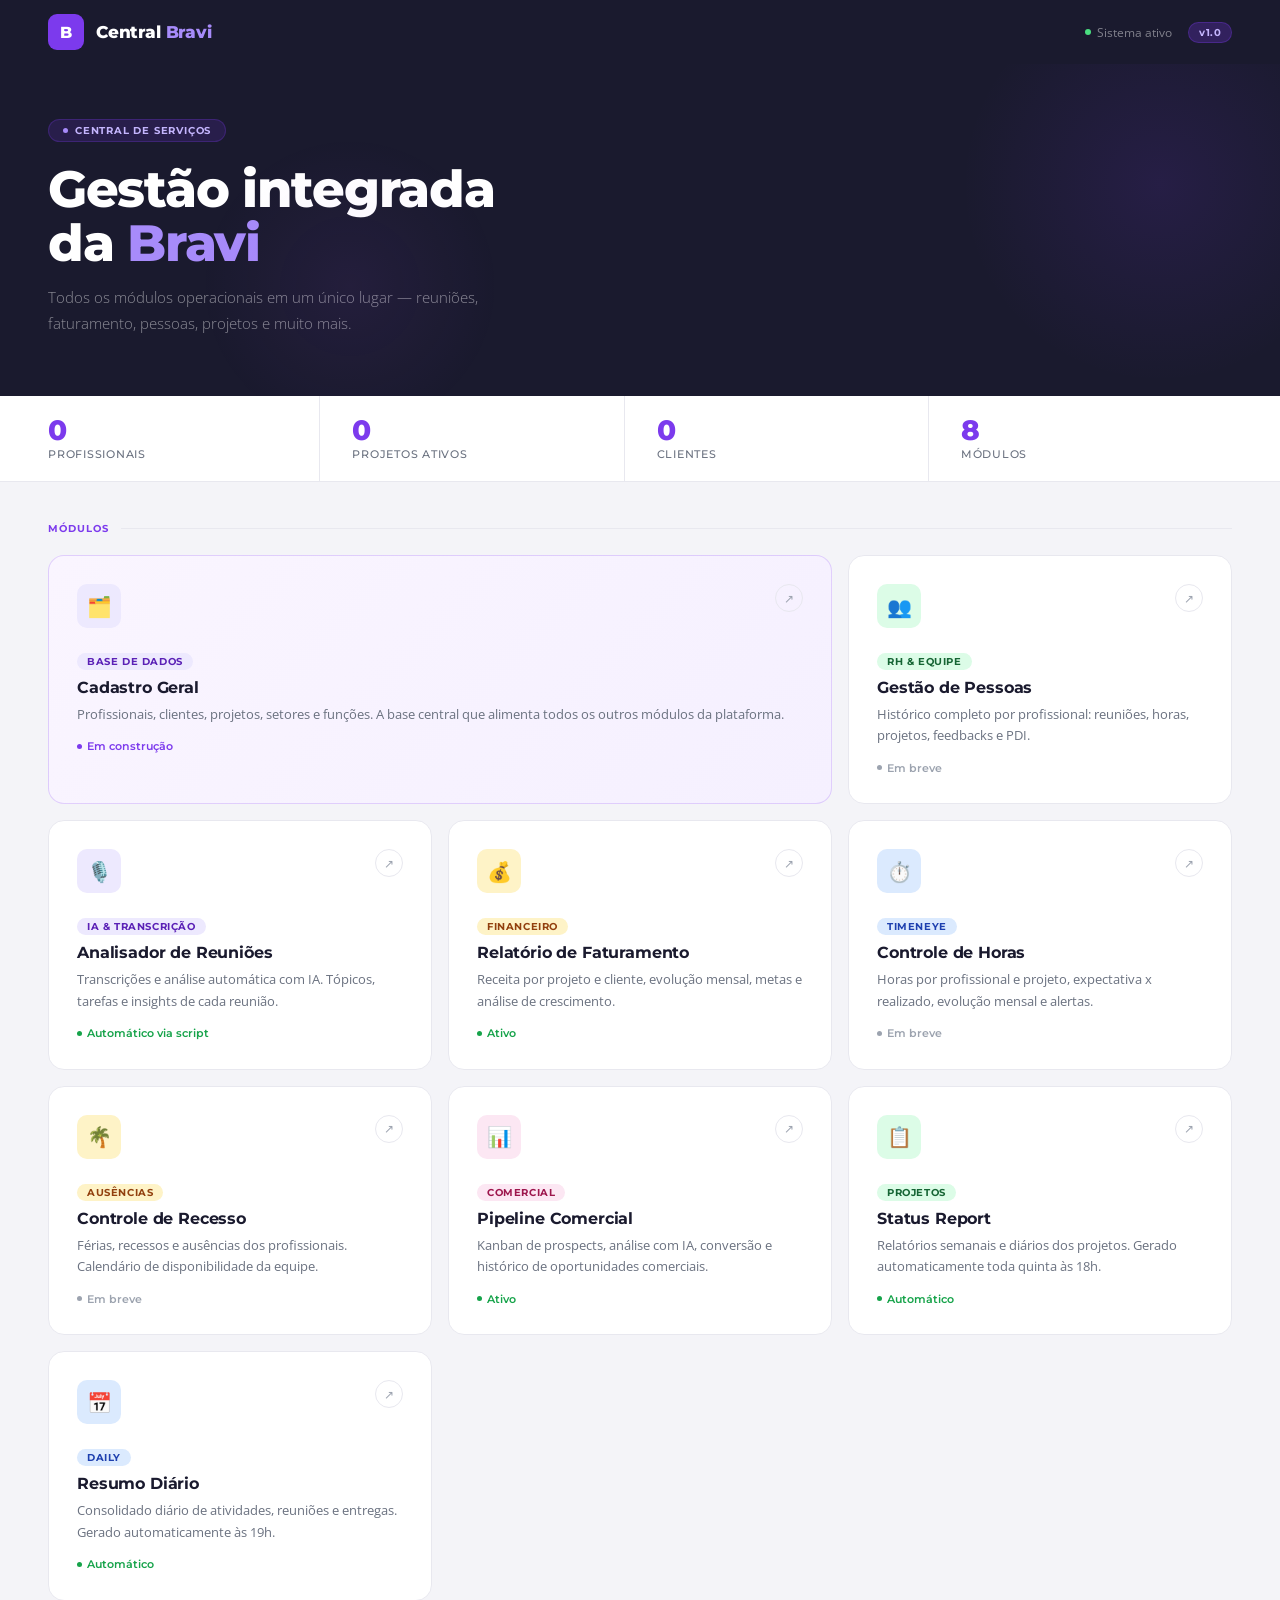
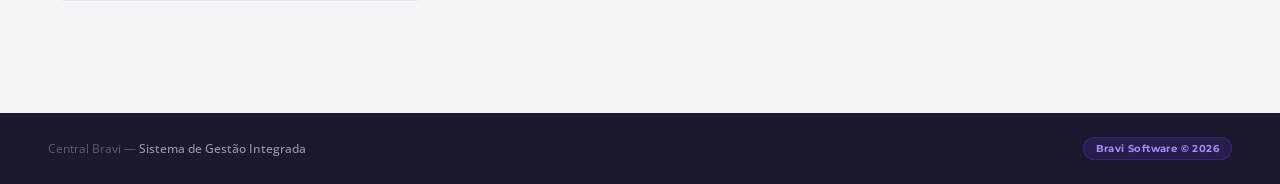
==== index.html @ 23c7b5f8 "Add files via upload" ====
<!DOCTYPE html>
<html lang="pt-BR">
<head>
<meta charset="UTF-8">
<meta name="viewport" content="width=device-width, initial-scale=1.0">
<title>Central Bravi — Hub de Serviços</title>
<link rel="preconnect" href="https://fonts.googleapis.com">
<link rel="preconnect" href="https://fonts.gstatic.com" crossorigin>
<link href="https://fonts.googleapis.com/css2?family=Montserrat:wght@400;500;600;700;800&family=Open+Sans:wght@300;400;500;600&display=swap" rel="stylesheet">
<style>
*,*::before,*::after{box-sizing:border-box;margin:0;padding:0}
:root{
  --bravi-purple:#7c3aed;
  --bravi-purple-light:#a855f7;
  --bravi-purple-dim:rgba(124,58,237,0.08);
  --bravi-purple-border:rgba(124,58,237,0.2);
  --bravi-dark:#1a1a2e;
  --bg:#f4f4f8;
  --surface:#ffffff;
  --surface-2:#f9f9fb;
  --border:#e8e8ef;
  --text-primary:#1a1a2e;
  --text-secondary:#374151;
  --text-muted:#6b7280;
  --text-dim:#9ca3af;
  --success:#16a34a;
  --success-bg:#dcfce7;
  --warning:#d97706;
  --warning-bg:#fef3c7;
  --info:#2563eb;
  --info-bg:#dbeafe;
  --danger:#dc2626;
  --font-display:'Montserrat',sans-serif;
  --font-body:'Open Sans',sans-serif;
  --radius-sm:6px;
  --radius-md:8px;
  --radius-lg:12px;
  --radius-xl:16px;
}
html{scroll-behavior:smooth}
body{font-family:var(--font-body);background:var(--bg);color:var(--text-primary);min-height:100vh}

/* HEADER */
header{background:var(--bravi-dark);padding:0 48px;height:64px;display:flex;align-items:center;justify-content:space-between;position:sticky;top:0;z-index:50}
.logo{display:flex;align-items:center;gap:12px;text-decoration:none}
.logo-mark{width:36px;height:36px;background:var(--bravi-purple);border-radius:9px;display:flex;align-items:center;justify-content:center;font-family:var(--font-display);font-weight:800;font-size:16px;color:#fff;flex-shrink:0}
.logo-name{font-family:var(--font-display);font-size:17px;font-weight:800;color:#fff;letter-spacing:-0.01em}
.logo-name em{font-style:normal;color:#a78bfa}
.header-right{display:flex;align-items:center;gap:16px}
.header-status{display:flex;align-items:center;gap:6px;font-size:12px;color:rgba(255,255,255,0.45);font-family:var(--font-body)}
.status-dot{width:6px;height:6px;border-radius:50%;background:#4ade80;animation:pulse 2.5s ease-in-out infinite}
@keyframes pulse{0%,100%{opacity:1}50%{opacity:0.4}}
.header-version{font-size:10px;font-family:var(--font-display);font-weight:700;background:rgba(124,58,237,0.25);color:#c4b5fd;border:1px solid rgba(124,58,237,0.3);border-radius:100px;padding:3px 10px;letter-spacing:0.04em}

/* HERO */
.hero{background:var(--bravi-dark);padding:52px 48px 60px;position:relative;overflow:hidden}
.hero::before{content:'';position:absolute;top:-80px;right:-80px;width:400px;height:400px;background:radial-gradient(circle,rgba(124,58,237,0.12) 0%,transparent 70%);pointer-events:none}
.hero::after{content:'';position:absolute;bottom:-40px;left:200px;width:300px;height:300px;background:radial-gradient(circle,rgba(168,85,247,0.07) 0%,transparent 70%);pointer-events:none}
.hero-tag{display:inline-flex;align-items:center;gap:7px;background:rgba(124,58,237,0.15);border:1px solid rgba(124,58,237,0.25);border-radius:100px;padding:4px 14px;font-size:10px;font-family:var(--font-display);font-weight:700;color:#c4b5fd;letter-spacing:0.08em;text-transform:uppercase;margin-bottom:20px}
.hero-tag::before{content:'';width:5px;height:5px;border-radius:50%;background:#a78bfa}
.hero h1{font-family:var(--font-display);font-size:clamp(32px,4vw,52px);font-weight:800;color:#fff;letter-spacing:-0.025em;line-height:1.05;margin-bottom:14px}
.hero h1 span{color:#a78bfa}
.hero p{font-size:15px;color:rgba(255,255,255,0.5);font-weight:300;line-height:1.75;max-width:520px}

/* STATS BAR */
.stats-bar{background:var(--surface);border-bottom:1px solid var(--border);display:flex;padding:0 48px}
.stat-item{flex:1;padding:20px 0;border-right:1px solid var(--border);padding-right:32px;padding-left:0}
.stat-item:not(:first-child){padding-left:32px}
.stat-item:last-child{border-right:none}
.stat-value{font-family:var(--font-display);font-size:28px;font-weight:800;color:var(--text-primary);line-height:1;margin-bottom:3px}
.stat-value span{color:var(--bravi-purple)}
.stat-label{font-size:11px;color:var(--text-muted);font-family:var(--font-display);font-weight:500;text-transform:uppercase;letter-spacing:0.07em}

/* MAIN */
.main{max-width:1280px;margin:0 auto;padding:40px 48px 64px}

/* SECTION HEADER */
.section-header{display:flex;align-items:center;gap:12px;margin-bottom:20px}
.section-label{font-family:var(--font-display);font-size:10px;font-weight:700;color:var(--bravi-purple);text-transform:uppercase;letter-spacing:0.1em;white-space:nowrap}
.section-line{flex:1;height:1px;background:var(--border)}

/* MODULES GRID */
.modules-grid{display:grid;grid-template-columns:repeat(3,1fr);gap:16px;margin-bottom:48px}
.module-card{background:var(--surface);border:1px solid var(--border);border-radius:var(--radius-xl);padding:28px;text-decoration:none;color:inherit;display:block;position:relative;overflow:hidden;transition:border-color .2s,transform .2s,box-shadow .2s;cursor:pointer}
.module-card:hover{border-color:var(--bravi-purple-border);transform:translateY(-2px);box-shadow:0 8px 24px rgba(124,58,237,0.07)}
.module-card.featured{grid-column:span 2;background:linear-gradient(135deg,#faf5ff 0%,#f5f0ff 100%);border-color:var(--bravi-purple-border)}
.module-card.featured:hover{box-shadow:0 8px 24px rgba(124,58,237,0.12)}
.card-top{display:flex;align-items:flex-start;justify-content:space-between;margin-bottom:20px}
.card-icon{width:44px;height:44px;border-radius:10px;display:flex;align-items:center;justify-content:center;font-size:20px;flex-shrink:0}
.card-arrow{width:28px;height:28px;border:1px solid var(--border);border-radius:50%;display:flex;align-items:center;justify-content:center;color:var(--text-dim);font-size:12px;transition:all .2s;flex-shrink:0}
.module-card:hover .card-arrow{border-color:var(--bravi-purple);color:var(--bravi-purple)}
.card-cat{display:inline-block;font-size:10px;font-family:var(--font-display);font-weight:700;border-radius:100px;padding:2px 10px;text-transform:uppercase;letter-spacing:0.06em;margin-bottom:8px}
.card-title{font-family:var(--font-display);font-size:16px;font-weight:700;color:var(--text-primary);margin-bottom:7px;letter-spacing:-0.01em}
.card-desc{font-size:13px;color:var(--text-muted);line-height:1.65;font-weight:400}
.card-status{display:inline-flex;align-items:center;gap:5px;margin-top:14px;font-size:11px;font-family:var(--font-display);font-weight:600}
.cs-dot{width:5px;height:5px;border-radius:50%}
.cs-live .cs-dot{background:var(--success)}
.cs-live{color:var(--success)}
.cs-build .cs-dot{background:var(--bravi-purple)}
.cs-build{color:var(--bravi-purple)}
.cs-soon .cs-dot{background:var(--text-dim)}
.cs-soon{color:var(--text-dim)}

/* FOOTER */
.footer{background:var(--bravi-dark);padding:24px 48px;display:flex;align-items:center;justify-content:space-between}
.footer-left{font-size:12px;color:rgba(255,255,255,0.3);font-family:var(--font-body)}
.footer-left strong{color:rgba(255,255,255,0.55);font-weight:500}
.footer-badge{font-size:10px;font-family:var(--font-display);font-weight:700;color:#a78bfa;background:rgba(124,58,237,0.15);border:1px solid rgba(124,58,237,0.25);border-radius:100px;padding:4px 12px;letter-spacing:0.04em}

/* ANIMATIONS */
@keyframes fadeUp{from{opacity:0;transform:translateY(14px)}to{opacity:1;transform:translateY(0)}}
.hero-tag{animation:fadeUp .4s ease both}
.hero h1{animation:fadeUp .4s .07s ease both}
.hero p{animation:fadeUp .4s .13s ease both}
.stats-bar{animation:fadeUp .4s .18s ease both}
.module-card{animation:fadeUp .35s ease both}
.module-card:nth-child(1){animation-delay:.22s}
.module-card:nth-child(2){animation-delay:.27s}
.module-card:nth-child(3){animation-delay:.32s}
.module-card:nth-child(4){animation-delay:.37s}
.module-card:nth-child(5){animation-delay:.42s}
.module-card:nth-child(6){animation-delay:.47s}
.module-card:nth-child(7){animation-delay:.52s}
.module-card:nth-child(8){animation-delay:.57s}
.module-card:nth-child(9){animation-delay:.62s}

@media(max-width:960px){.modules-grid{grid-template-columns:repeat(2,1fr)}.module-card.featured{grid-column:span 1}.hero,.stats-bar,.main,.footer{padding-left:24px;padding-right:24px}}
@media(max-width:600px){.modules-grid{grid-template-columns:1fr}.hero h1{font-size:28px}}
</style>
</head>
<body>

<header>
  <a href="index.html" class="logo">
    <div class="logo-mark">B</div>
    <span class="logo-name">Central <em>Bravi</em></span>
  </a>
  <div class="header-right">
    <div class="header-status"><div class="status-dot"></div> Sistema ativo</div>
    <div class="header-version">v1.0</div>
  </div>
</header>

<div class="hero">
  <div class="hero-tag">Central de Serviços</div>
  <h1>Gestão integrada<br>da <span>Bravi</span></h1>
  <p>Todos os módulos operacionais em um único lugar — reuniões, faturamento, pessoas, projetos e muito mais.</p>
</div>

<div class="stats-bar">
  <div class="stat-item">
    <div class="stat-value"><span id="stat-prof">—</span></div>
    <div class="stat-label">Profissionais</div>
  </div>
  <div class="stat-item">
    <div class="stat-value"><span id="stat-proj">—</span></div>
    <div class="stat-label">Projetos ativos</div>
  </div>
  <div class="stat-item">
    <div class="stat-value"><span id="stat-cli">—</span></div>
    <div class="stat-label">Clientes</div>
  </div>
  <div class="stat-item">
    <div class="stat-value"><span>8</span></div>
    <div class="stat-label">Módulos</div>
  </div>
</div>

<div class="main">
  <div class="section-header">
    <span class="section-label">Módulos</span>
    <div class="section-line"></div>
  </div>

  <div class="modules-grid">

    <a href="cadastro.html" class="module-card featured">
      <div class="card-top">
        <div class="card-icon" style="background:#ede9fe">🗂️</div>
        <div class="card-arrow">↗</div>
      </div>
      <span class="card-cat" style="background:#ede9fe;color:#5b21b6">Base de dados</span>
      <div class="card-title">Cadastro Geral</div>
      <div class="card-desc">Profissionais, clientes, projetos, setores e funções. A base central que alimenta todos os outros módulos da plataforma.</div>
      <div class="card-status cs-build"><div class="cs-dot"></div> Em construção</div>
    </a>

    <a href="pessoas.html" class="module-card">
      <div class="card-top">
        <div class="card-icon" style="background:#dcfce7">👥</div>
        <div class="card-arrow">↗</div>
      </div>
      <span class="card-cat" style="background:#dcfce7;color:#166534">RH & Equipe</span>
      <div class="card-title">Gestão de Pessoas</div>
      <div class="card-desc">Histórico completo por profissional: reuniões, horas, projetos, feedbacks e PDI.</div>
      <div class="card-status cs-soon"><div class="cs-dot"></div> Em breve</div>
    </a>

    <a href="reunioes.html" class="module-card">
      <div class="card-top">
        <div class="card-icon" style="background:#ede9fe">🎙️</div>
        <div class="card-arrow">↗</div>
      </div>
      <span class="card-cat" style="background:#ede9fe;color:#5b21b6">IA & Transcrição</span>
      <div class="card-title">Analisador de Reuniões</div>
      <div class="card-desc">Transcrições e análise automática com IA. Tópicos, tarefas e insights de cada reunião.</div>
      <div class="card-status cs-live"><div class="cs-dot"></div> Automático via script</div>
    </a>

    <a href="faturamento.html" class="module-card">
      <div class="card-top">
        <div class="card-icon" style="background:#fef3c7">💰</div>
        <div class="card-arrow">↗</div>
      </div>
      <span class="card-cat" style="background:#fef3c7;color:#92400e">Financeiro</span>
      <div class="card-title">Relatório de Faturamento</div>
      <div class="card-desc">Receita por projeto e cliente, evolução mensal, metas e análise de crescimento.</div>
      <div class="card-status cs-live"><div class="cs-dot"></div> Ativo</div>
    </a>

    <a href="horas.html" class="module-card">
      <div class="card-top">
        <div class="card-icon" style="background:#dbeafe">⏱️</div>
        <div class="card-arrow">↗</div>
      </div>
      <span class="card-cat" style="background:#dbeafe;color:#1e40af">Timeneye</span>
      <div class="card-title">Controle de Horas</div>
      <div class="card-desc">Horas por profissional e projeto, expectativa x realizado, evolução mensal e alertas.</div>
      <div class="card-status cs-soon"><div class="cs-dot"></div> Em breve</div>
    </a>

    <a href="recesso.html" class="module-card">
      <div class="card-top">
        <div class="card-icon" style="background:#fef3c7">🌴</div>
        <div class="card-arrow">↗</div>
      </div>
      <span class="card-cat" style="background:#fef3c7;color:#92400e">Ausências</span>
      <div class="card-title">Controle de Recesso</div>
      <div class="card-desc">Férias, recessos e ausências dos profissionais. Calendário de disponibilidade da equipe.</div>
      <div class="card-status cs-soon"><div class="cs-dot"></div> Em breve</div>
    </a>

    <a href="pipeline.html" class="module-card">
      <div class="card-top">
        <div class="card-icon" style="background:#fce7f3">📊</div>
        <div class="card-arrow">↗</div>
      </div>
      <span class="card-cat" style="background:#fce7f3;color:#9d174d">Comercial</span>
      <div class="card-title">Pipeline Comercial</div>
      <div class="card-desc">Kanban de prospects, análise com IA, conversão e histórico de oportunidades comerciais.</div>
      <div class="card-status cs-live"><div class="cs-dot"></div> Ativo</div>
    </a>

    <a href="statusreport.html" class="module-card">
      <div class="card-top">
        <div class="card-icon" style="background:#dcfce7">📋</div>
        <div class="card-arrow">↗</div>
      </div>
      <span class="card-cat" style="background:#dcfce7;color:#166534">Projetos</span>
      <div class="card-title">Status Report</div>
      <div class="card-desc">Relatórios semanais e diários dos projetos. Gerado automaticamente toda quinta às 18h.</div>
      <div class="card-status cs-live"><div class="cs-dot"></div> Automático</div>
    </a>

    <a href="resumo.html" class="module-card">
      <div class="card-top">
        <div class="card-icon" style="background:#dbeafe">📅</div>
        <div class="card-arrow">↗</div>
      </div>
      <span class="card-cat" style="background:#dbeafe;color:#1e40af">Daily</span>
      <div class="card-title">Resumo Diário</div>
      <div class="card-desc">Consolidado diário de atividades, reuniões e entregas. Gerado automaticamente às 19h.</div>
      <div class="card-status cs-live"><div class="cs-dot"></div> Automático</div>
    </a>

  </div>
</div>

<footer class="footer">
  <div class="footer-left">Central Bravi &mdash; <strong>Sistema de Gestão Integrada</strong></div>
  <div class="footer-badge">Bravi Software © 2026</div>
</footer>

<script>
function animNum(id,val){
  const el=document.getElementById(id);
  if(!el||val===0){if(el)el.textContent='0';return}
  let c=0,s=Math.ceil(val/20);
  const t=setInterval(()=>{c=Math.min(c+s,val);el.textContent=c;if(c>=val)clearInterval(t)},40);
}
try{
  const p=JSON.parse(localStorage.getItem('bravi_profissionais')||'[]');
  const pr=JSON.parse(localStorage.getItem('bravi_projetos')||'[]');
  const cl=JSON.parse(localStorage.getItem('bravi_clientes')||'[]');
  animNum('stat-prof',p.filter(x=>x.ativo!==false).length);
  animNum('stat-proj',pr.filter(x=>x.status==='ativo').length);
  animNum('stat-cli',cl.filter(x=>x.ativo!==false).length);
}catch(e){}
</script>
</body>
</html>
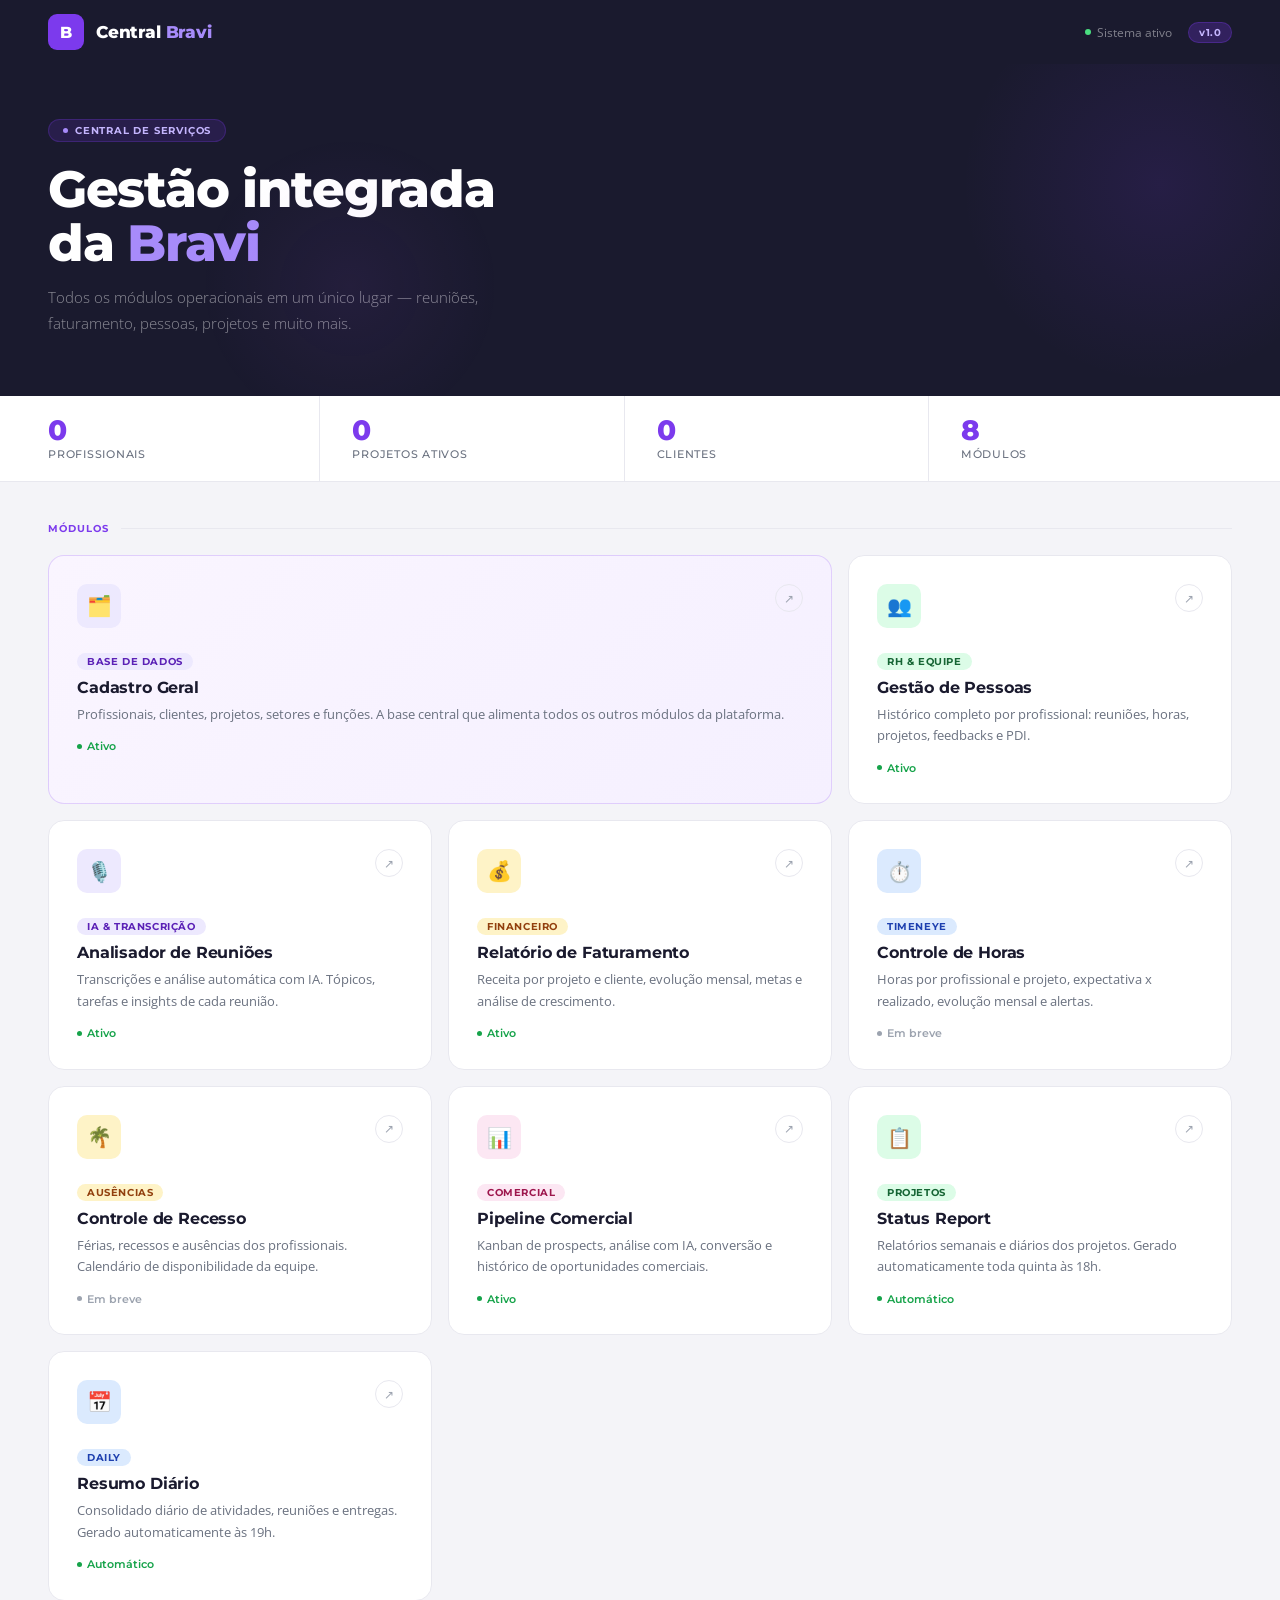
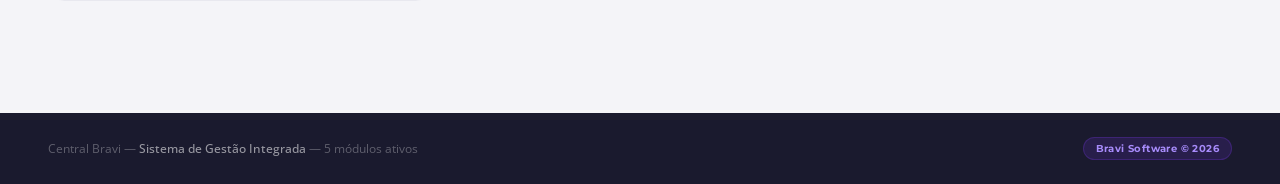
==== commit 95698b66: "Update status messages and footer information Atualização V2 do Index - com opção de gestão de pesso" ====
--- a/index.html
+++ b/index.html
@@ -182,7 +182,7 @@
       <span class="card-cat" style="background:#ede9fe;color:#5b21b6">Base de dados</span>
       <div class="card-title">Cadastro Geral</div>
       <div class="card-desc">Profissionais, clientes, projetos, setores e funções. A base central que alimenta todos os outros módulos da plataforma.</div>
-      <div class="card-status cs-build"><div class="cs-dot"></div> Em construção</div>
+      <div class="card-status cs-live"><div class="cs-dot"></div> Ativo</div>
     </a>
 
     <a href="pessoas.html" class="module-card">
@@ -193,7 +193,7 @@
       <span class="card-cat" style="background:#dcfce7;color:#166534">RH & Equipe</span>
       <div class="card-title">Gestão de Pessoas</div>
       <div class="card-desc">Histórico completo por profissional: reuniões, horas, projetos, feedbacks e PDI.</div>
-      <div class="card-status cs-soon"><div class="cs-dot"></div> Em breve</div>
+      <div class="card-status cs-live"><div class="cs-dot"></div> Ativo</div>
     </a>
 
     <a href="reunioes.html" class="module-card">
@@ -204,7 +204,7 @@
       <span class="card-cat" style="background:#ede9fe;color:#5b21b6">IA & Transcrição</span>
       <div class="card-title">Analisador de Reuniões</div>
       <div class="card-desc">Transcrições e análise automática com IA. Tópicos, tarefas e insights de cada reunião.</div>
-      <div class="card-status cs-live"><div class="cs-dot"></div> Automático via script</div>
+      <div class="card-status cs-live"><div class="cs-dot"></div> Ativo</div>
     </a>
 
     <a href="faturamento.html" class="module-card">
@@ -277,7 +277,7 @@
 </div>
 
 <footer class="footer">
-  <div class="footer-left">Central Bravi &mdash; <strong>Sistema de Gestão Integrada</strong></div>
+  <div class="footer-left">Central Bravi &mdash; <strong>Sistema de Gestão Integrada</strong> &mdash; 5 módulos ativos</div>
   <div class="footer-badge">Bravi Software © 2026</div>
 </footer>
 
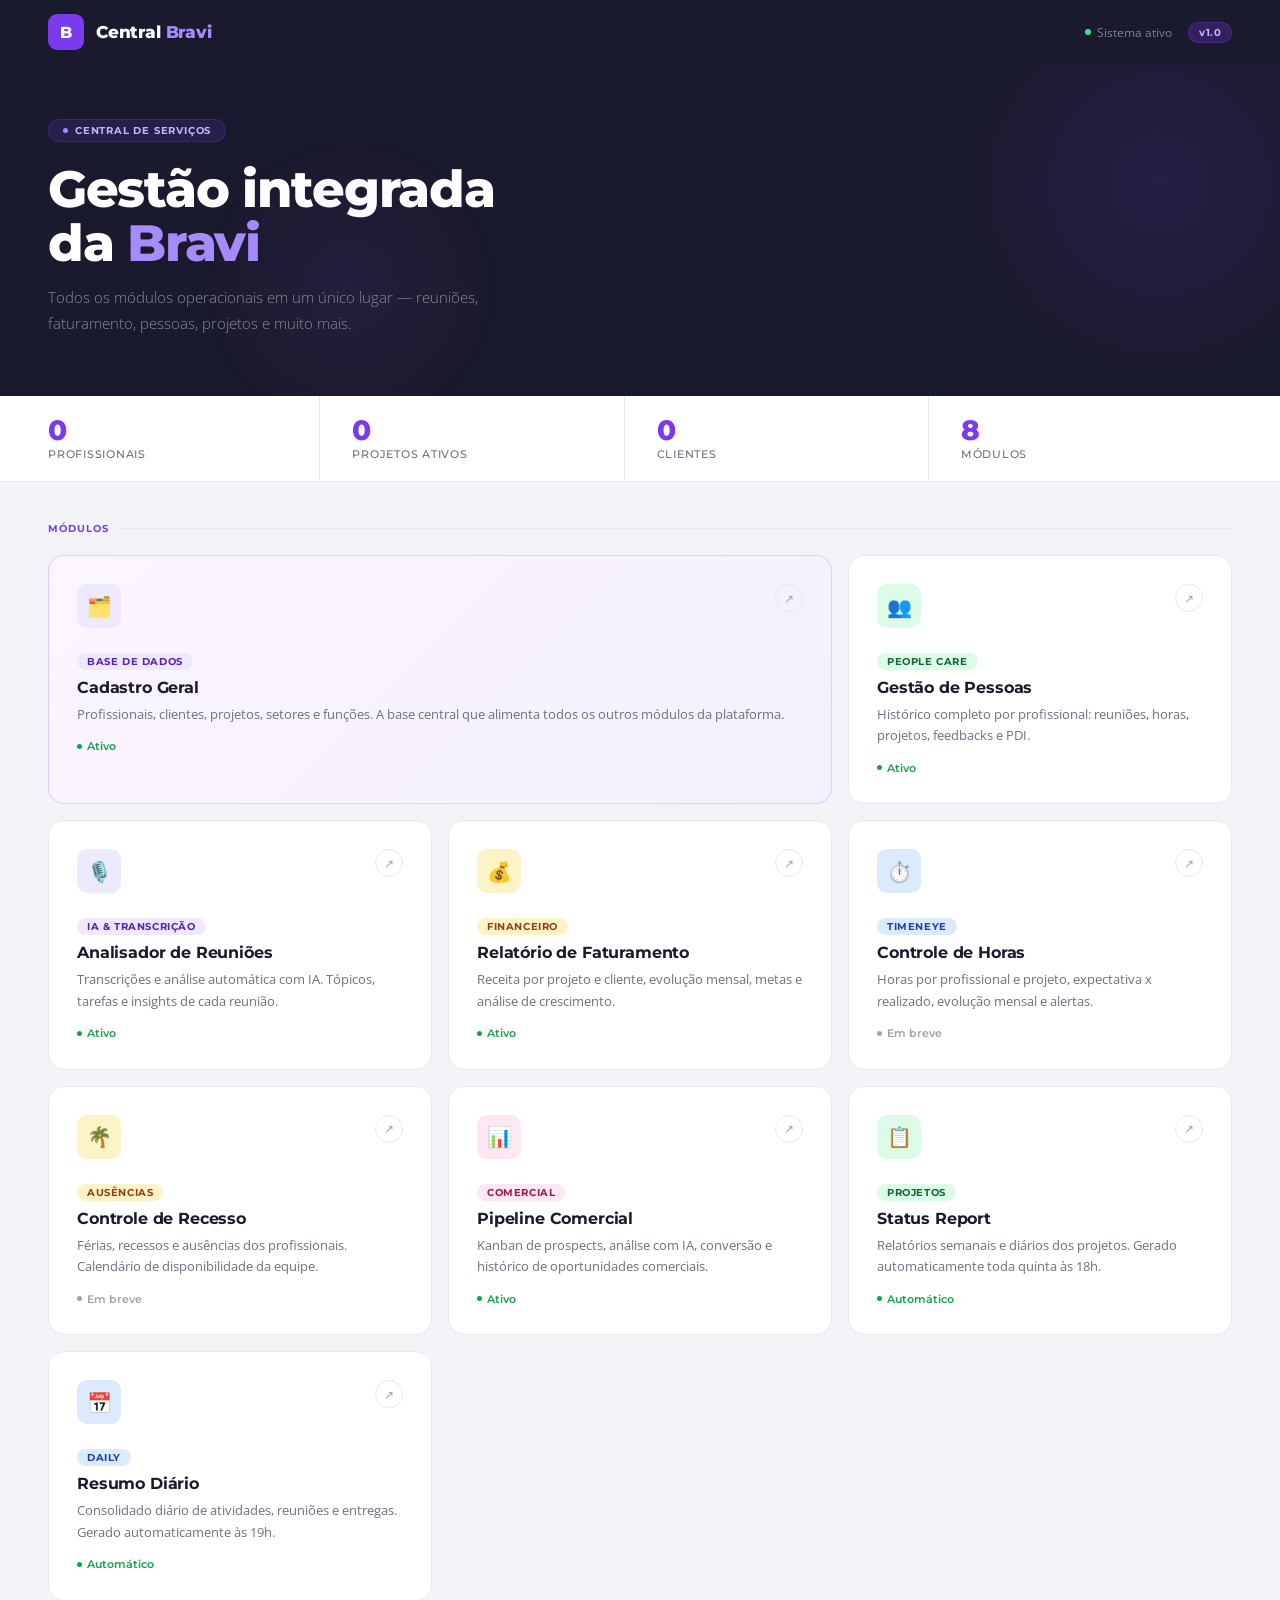
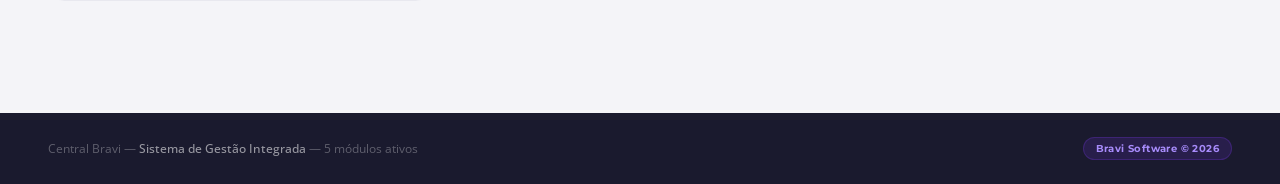
==== commit edd7baf4: "Melhorias e Ajustes 3 arquivos prontos para upload no GitHub! Resumo de tudo que foi alterado: cada" ====
--- a/index.html
+++ b/index.html
@@ -190,7 +190,7 @@
         <div class="card-icon" style="background:#dcfce7">👥</div>
         <div class="card-arrow">↗</div>
       </div>
-      <span class="card-cat" style="background:#dcfce7;color:#166534">RH & Equipe</span>
+      <span class="card-cat" style="background:#dcfce7;color:#166534">People Care</span>
       <div class="card-title">Gestão de Pessoas</div>
       <div class="card-desc">Histórico completo por profissional: reuniões, horas, projetos, feedbacks e PDI.</div>
       <div class="card-status cs-live"><div class="cs-dot"></div> Ativo</div>
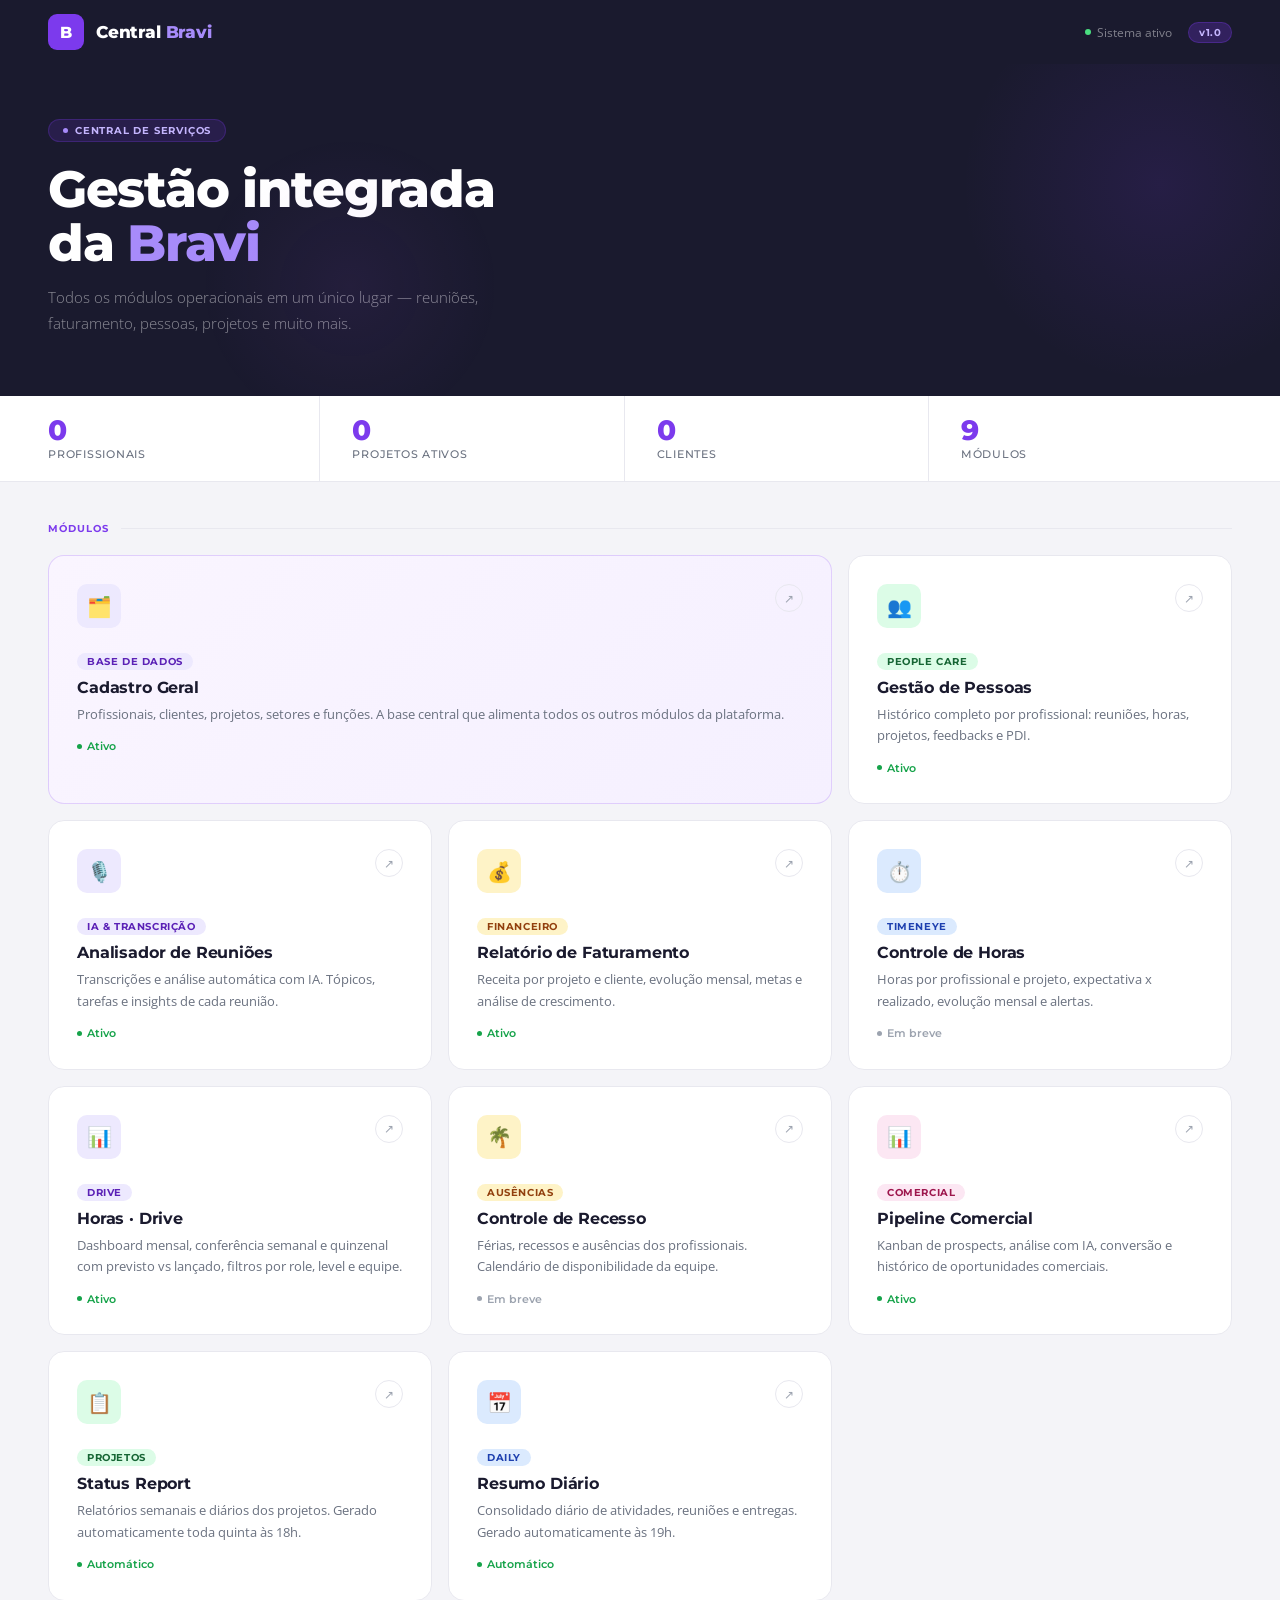
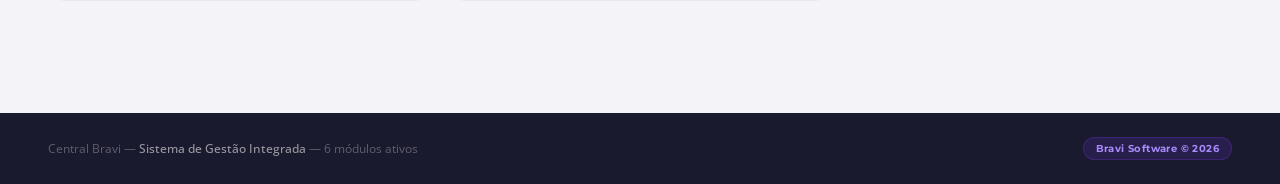
==== commit 835a63eb: "Add files via upload" ====
--- a/index.html
+++ b/index.html
@@ -123,6 +123,7 @@
 .module-card:nth-child(7){animation-delay:.52s}
 .module-card:nth-child(8){animation-delay:.57s}
 .module-card:nth-child(9){animation-delay:.62s}
+.module-card:nth-child(10){animation-delay:.67s}
 
 @media(max-width:960px){.modules-grid{grid-template-columns:repeat(2,1fr)}.module-card.featured{grid-column:span 1}.hero,.stats-bar,.main,.footer{padding-left:24px;padding-right:24px}}
 @media(max-width:600px){.modules-grid{grid-template-columns:1fr}.hero h1{font-size:28px}}
@@ -161,7 +162,7 @@
     <div class="stat-label">Clientes</div>
   </div>
   <div class="stat-item">
-    <div class="stat-value"><span>8</span></div>
+    <div class="stat-value"><span>9</span></div>
     <div class="stat-label">Módulos</div>
   </div>
 </div>
@@ -229,6 +230,17 @@
       <div class="card-status cs-soon"><div class="cs-dot"></div> Em breve</div>
     </a>
 
+    <a href="horas-drive.html" class="module-card">
+      <div class="card-top">
+        <div class="card-icon" style="background:#ede9fe">📊</div>
+        <div class="card-arrow">↗</div>
+      </div>
+      <span class="card-cat" style="background:#ede9fe;color:#5b21b6">Drive</span>
+      <div class="card-title">Horas · Drive</div>
+      <div class="card-desc">Dashboard mensal, conferência semanal e quinzenal com previsto vs lançado, filtros por role, level e equipe.</div>
+      <div class="card-status cs-live"><div class="cs-dot"></div> Ativo</div>
+    </a>
+
     <a href="recesso.html" class="module-card">
       <div class="card-top">
         <div class="card-icon" style="background:#fef3c7">🌴</div>
@@ -277,7 +289,7 @@
 </div>
 
 <footer class="footer">
-  <div class="footer-left">Central Bravi &mdash; <strong>Sistema de Gestão Integrada</strong> &mdash; 5 módulos ativos</div>
+  <div class="footer-left">Central Bravi &mdash; <strong>Sistema de Gestão Integrada</strong> &mdash; 6 módulos ativos</div>
   <div class="footer-badge">Bravi Software © 2026</div>
 </footer>
 
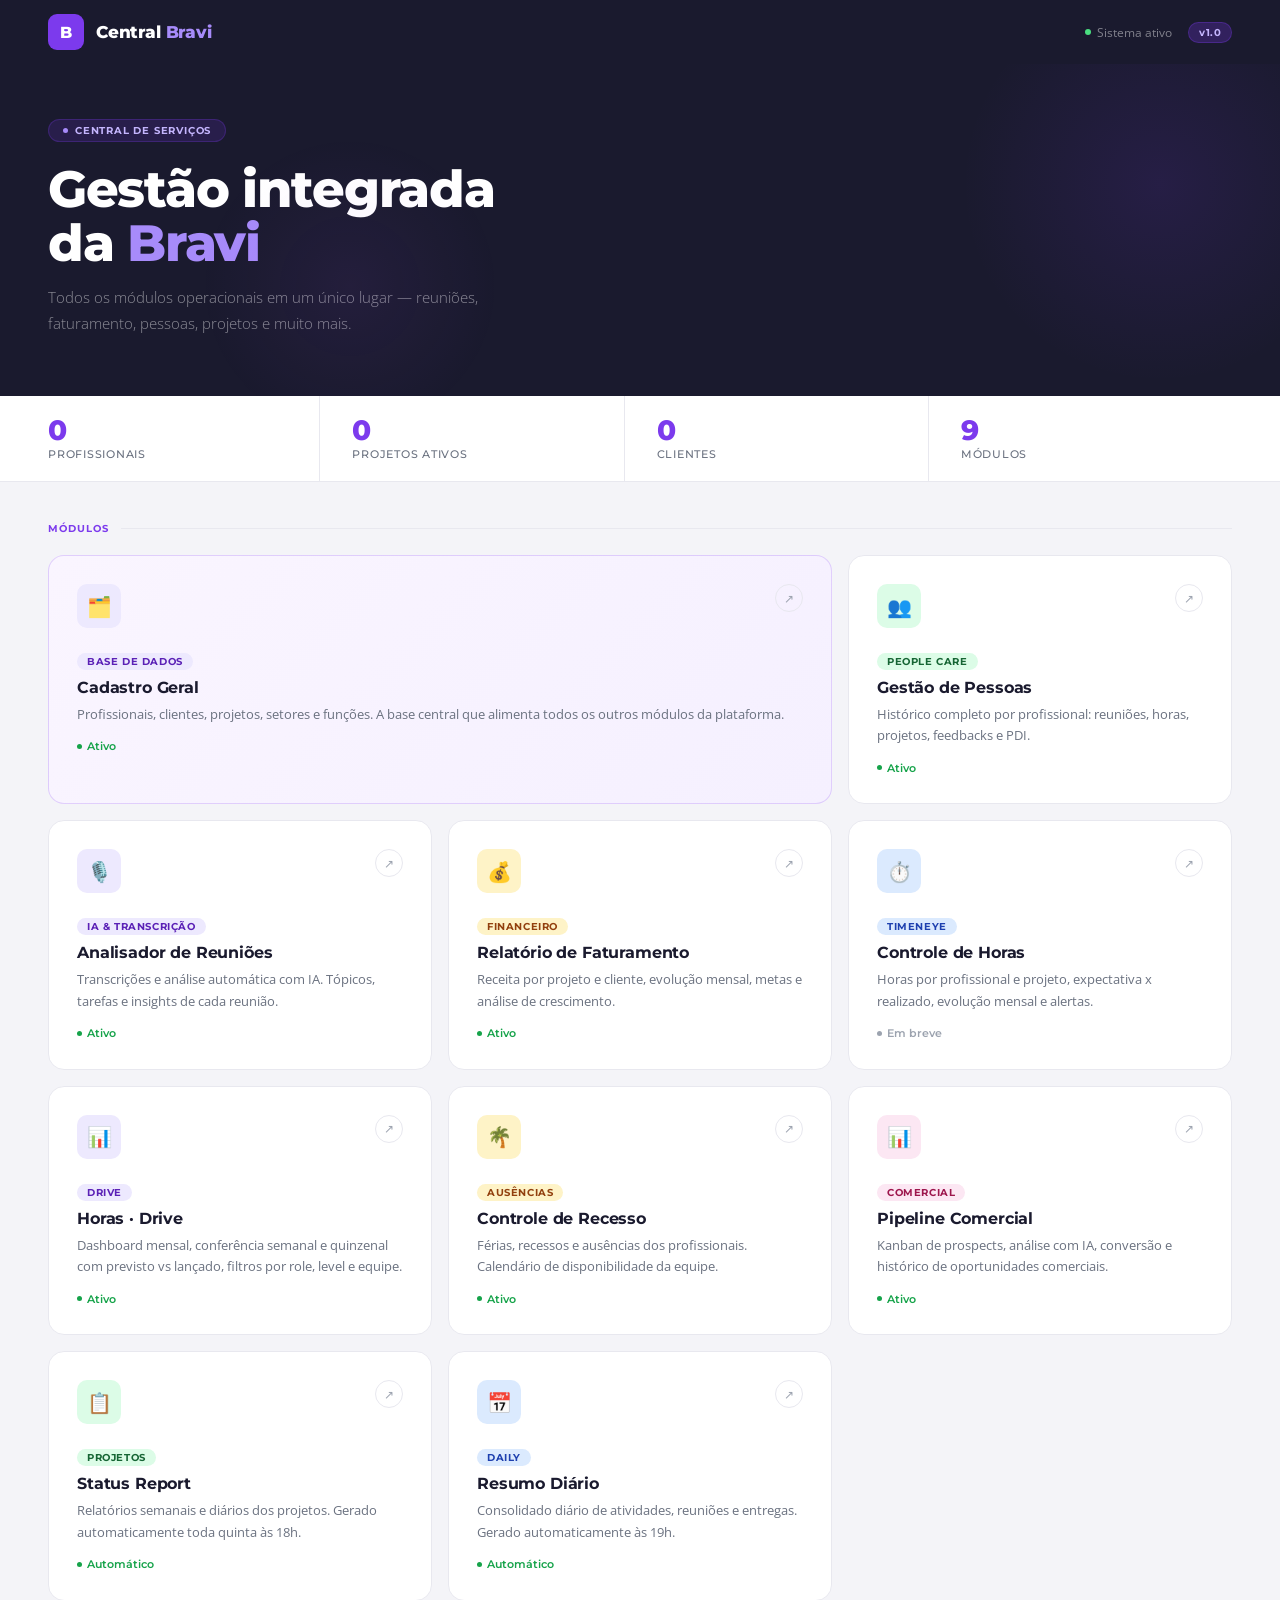
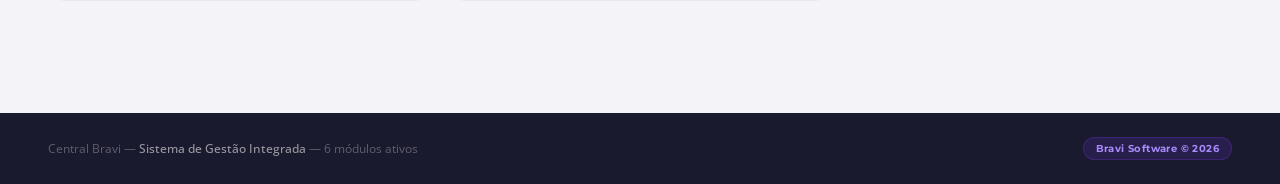
==== commit acf90bff: "Add files via upload" ====
--- a/index.html
+++ b/index.html
@@ -127,6 +127,34 @@
 
 @media(max-width:960px){.modules-grid{grid-template-columns:repeat(2,1fr)}.module-card.featured{grid-column:span 1}.hero,.stats-bar,.main,.footer{padding-left:24px;padding-right:24px}}
 @media(max-width:600px){.modules-grid{grid-template-columns:1fr}.hero h1{font-size:28px}}
+
+/* ── LOGIN MODAL ── */
+.login-overlay{position:fixed;inset:0;background:rgba(26,26,46,.72);display:none;align-items:center;justify-content:center;z-index:200;padding:20px}
+.login-overlay.open{display:flex}
+.login-box{background:#fff;border-radius:16px;padding:40px 36px;width:400px;max-width:95vw;box-shadow:0 24px 64px rgba(0,0,0,.3);position:relative}
+.login-box-close{position:absolute;top:16px;right:16px;background:none;border:none;cursor:pointer;color:var(--text-dim);font-size:18px;padding:6px;border-radius:6px;line-height:1}
+.login-box-close:hover{background:var(--bg)}
+.login-logo{display:flex;align-items:center;gap:10px;margin-bottom:24px}
+.login-mark{width:36px;height:36px;background:var(--bravi-purple);border-radius:9px;display:grid;place-items:center;color:#fff;font-family:var(--font-display);font-size:16px;font-weight:800}
+.login-name{font-family:var(--font-display);font-size:18px;font-weight:800;color:var(--text-primary)}
+.login-name em{font-style:normal;color:var(--bravi-purple)}
+.login-title{font-family:var(--font-display);font-size:20px;font-weight:700;margin-bottom:4px;letter-spacing:-.02em}
+.login-sub{font-size:13px;color:var(--text-muted);margin-bottom:22px;line-height:1.5}
+.lfield{display:flex;flex-direction:column;gap:5px;margin-bottom:14px}
+.lfield label{font-size:12px;font-weight:600;color:var(--text-secondary)}
+.lfield input{padding:10px 12px;border:1.5px solid var(--border);border-radius:8px;font-family:var(--font-body);font-size:13px;color:var(--text-primary);outline:none;transition:border-color .15s,box-shadow .15s;background:#fff}
+.lfield input:focus{border-color:var(--bravi-purple);box-shadow:0 0 0 3px rgba(124,58,237,.1)}
+.login-error{color:var(--danger);font-size:12px;margin-top:6px;margin-bottom:6px;display:none}
+.login-btn{width:100%;padding:11px;background:var(--bravi-purple);color:#fff;border:none;border-radius:8px;font-family:var(--font-display);font-size:14px;font-weight:700;cursor:pointer;margin-top:8px;transition:background .15s}
+.login-btn:hover:not(:disabled){background:#6b21d8}
+.login-btn:disabled{opacity:.6;cursor:not-allowed}
+.login-help{margin-top:18px;padding-top:16px;border-top:1px solid var(--border);font-size:12px;color:var(--text-muted);line-height:1.6}
+
+/* ── SESSÃO ATIVA (header) ── */
+.session-pill{display:none;align-items:center;gap:8px;background:rgba(124,58,237,.15);border:1px solid rgba(124,58,237,.25);border-radius:100px;padding:5px 14px 5px 6px;cursor:pointer}
+.session-pill.show{display:flex}
+.session-avatar{width:22px;height:22px;border-radius:50%;background:var(--bravi-purple);color:#fff;display:grid;place-items:center;font-size:10px;font-weight:700;flex-shrink:0}
+.session-email{font-size:12px;color:#e9d5ff;font-weight:500}
 </style>
 </head>
 <body>
@@ -137,6 +165,10 @@
     <span class="logo-name">Central <em>Bravi</em></span>
   </a>
   <div class="header-right">
+    <div class="session-pill" id="session-pill" onclick="doLogoutHub()" title="Clique para sair">
+      <div class="session-avatar" id="session-avatar">--</div>
+      <span class="session-email" id="session-email"></span>
+    </div>
     <div class="header-status"><div class="status-dot"></div> Sistema ativo</div>
     <div class="header-version">v1.0</div>
   </div>
@@ -241,7 +273,7 @@
       <div class="card-status cs-live"><div class="cs-dot"></div> Ativo</div>
     </a>
 
-    <a href="recesso.html" class="module-card">
+    <a href="recesso.html" class="module-card" id="card-recesso" onclick="return interceptarModuloComLogin(event,'recesso.html')">
       <div class="card-top">
         <div class="card-icon" style="background:#fef3c7">🌴</div>
         <div class="card-arrow">↗</div>
@@ -249,7 +281,7 @@
       <span class="card-cat" style="background:#fef3c7;color:#92400e">Ausências</span>
       <div class="card-title">Controle de Recesso</div>
       <div class="card-desc">Férias, recessos e ausências dos profissionais. Calendário de disponibilidade da equipe.</div>
-      <div class="card-status cs-soon"><div class="cs-dot"></div> Em breve</div>
+      <div class="card-status cs-live"><div class="cs-dot"></div> Ativo</div>
     </a>
 
     <a href="pipeline.html" class="module-card">
@@ -293,7 +325,35 @@
   <div class="footer-badge">Bravi Software © 2026</div>
 </footer>
 
+<!-- ─── MODAL DE LOGIN (sessão compartilhada entre módulos) ──── -->
+<div class="login-overlay" id="login-overlay">
+  <div class="login-box">
+    <button class="login-box-close" onclick="fecharLoginHub()">✕</button>
+    <div class="login-logo">
+      <div class="login-mark">B</div>
+      <span class="login-name">Central <em>Bravi</em></span>
+    </div>
+    <div class="login-title">Acesso necessário</div>
+    <div class="login-sub" id="login-modulo-sub">Entre com seu e-mail e senha Bravi para acessar este módulo.</div>
+    <div class="lfield">
+      <label>E-mail Bravi</label>
+      <input type="email" id="hub-login-email" placeholder="nome.sobrenome@bravi.com.br" autocomplete="email">
+    </div>
+    <div class="lfield">
+      <label>Senha</label>
+      <input type="password" id="hub-login-senha" placeholder="••••••••" autocomplete="current-password" onkeydown="if(event.key==='Enter')doLoginHub()">
+    </div>
+    <div id="hub-login-error" class="login-error"></div>
+    <button class="login-btn" id="hub-login-btn" onclick="doLoginHub()">Entrar</button>
+    <div class="login-help">Sem acesso ainda? Solicite a criação do seu usuário ao People Care (Andresa). Você receberá a senha padrão e deverá criar uma nova senha no primeiro acesso.</div>
+  </div>
+</div>
+
 <script>
+const HUB_API_URL = 'https://script.google.com/macros/s/AKfycbwflnR51V4sh7cc99AgHD9cJkfgE6BK38Xkcjaket0rfGy0HArMnTOHpQbGFhuwL6HD/exec';
+const LS_SESSAO = 'bravi_sessao';
+const SESSAO_DURACAO_MS = 8 * 60 * 60 * 1000; // 8 horas
+
 function animNum(id,val){
   const el=document.getElementById(id);
   if(!el||val===0){if(el)el.textContent='0';return}
@@ -308,6 +368,138 @@
   animNum('stat-proj',pr.filter(x=>x.status==='ativo').length);
   animNum('stat-cli',cl.filter(x=>x.ativo!==false).length);
 }catch(e){}
+
+// ══════════════════════════════════════════════════════════════
+// SESSÃO COMPARTILHADA (login no hub vale para todos os módulos)
+// ══════════════════════════════════════════════════════════════
+
+/**
+ * Lê a sessão ativa do localStorage, já validando expiração.
+ * Retorna null se não houver sessão ou se ela tiver expirado.
+ */
+function lerSessaoHub() {
+  try {
+    const raw = localStorage.getItem(LS_SESSAO);
+    if (!raw) return null;
+    const sessao = JSON.parse(raw);
+    if (!sessao || !sessao.expiraEm || Date.now() > sessao.expiraEm) {
+      localStorage.removeItem(LS_SESSAO);
+      return null;
+    }
+    return sessao;
+  } catch(e) { return null; }
+}
+
+function salvarSessaoHub(email, papel, precisaTrocarSenha) {
+  const sessao = { email, papel, precisaTrocarSenha: !!precisaTrocarSenha, expiraEm: Date.now() + SESSAO_DURACAO_MS };
+  localStorage.setItem(LS_SESSAO, JSON.stringify(sessao));
+  return sessao;
+}
+
+function limparSessaoHub() {
+  localStorage.removeItem(LS_SESSAO);
+}
+
+function atualizarPillSessao() {
+  const sessao = lerSessaoHub();
+  const pill = document.getElementById('session-pill');
+  if (!sessao) { pill.classList.remove('show'); return; }
+  document.getElementById('session-avatar').textContent = sessao.email.slice(0,2).toUpperCase();
+  document.getElementById('session-email').textContent = sessao.email;
+  pill.classList.add('show');
+}
+
+function doLogoutHub() {
+  if (!confirm('Sair da Central Bravi?')) return;
+  limparSessaoHub();
+  atualizarPillSessao();
+}
+
+// ── Intercepta cliques em módulos que exigem login ──
+// Se já há sessão válida, deixa o link navegar normalmente.
+// Se não, impede a navegação e abre o modal de login; ao logar com
+// sucesso, completa a navegação para o módulo desejado.
+let MODULO_PENDENTE = null;
+
+function interceptarModuloComLogin(event, destino) {
+  const sessao = lerSessaoHub();
+  if (sessao) return true; // já logado, deixa navegar normalmente
+
+  event.preventDefault();
+  MODULO_PENDENTE = destino;
+  abrirLoginHub(destino);
+  return false;
+}
+
+function abrirLoginHub(destino) {
+  const sub = document.getElementById('login-modulo-sub');
+  sub.textContent = destino
+    ? `Entre com seu e-mail e senha Bravi para acessar este módulo.`
+    : `Entre com seu e-mail e senha Bravi para continuar.`;
+  document.getElementById('hub-login-email').value = '';
+  document.getElementById('hub-login-senha').value = '';
+  document.getElementById('hub-login-error').style.display = 'none';
+  document.getElementById('login-overlay').classList.add('open');
+}
+
+function fecharLoginHub() {
+  document.getElementById('login-overlay').classList.remove('open');
+  MODULO_PENDENTE = null;
+}
+
+let HUB_LOGIN_EM_ANDAMENTO = false;
+
+async function doLoginHub() {
+  if (HUB_LOGIN_EM_ANDAMENTO) return;
+  const email = document.getElementById('hub-login-email').value.trim().toLowerCase();
+  const senha = document.getElementById('hub-login-senha').value;
+  const errEl = document.getElementById('hub-login-error');
+  errEl.style.display = 'none';
+
+  if (!email || !senha) { errEl.textContent = 'Informe e-mail e senha.'; errEl.style.display='block'; return; }
+  if (!email.endsWith('@bravi.com.br')) { errEl.textContent = 'Use seu e-mail @bravi.com.br.'; errEl.style.display='block'; return; }
+
+  HUB_LOGIN_EM_ANDAMENTO = true;
+  const btn = document.getElementById('hub-login-btn');
+  const textoOriginal = btn.textContent;
+  btn.disabled = true; btn.textContent = 'Entrando...';
+
+  try {
+    const r = await fetch(HUB_API_URL, {
+      method: 'POST',
+      body: JSON.stringify({ action: 'auth-login', email, senha }),
+      headers: { 'Content-Type': 'text/plain;charset=utf-8' }
+    }).then(x => x.json());
+
+    if (!r.ok) {
+      errEl.textContent = r.erro || 'E-mail ou senha incorretos.';
+      errEl.style.display = 'block';
+      return;
+    }
+
+    salvarSessaoHub(email, r.usuario.papel, r.usuario.precisaTrocarSenha);
+    atualizarPillSessao();
+    fecharLoginHub();
+
+    // Se a senha ainda é a padrão, o módulo de destino (ex: recesso.html)
+    // é responsável por detectar isso e mostrar a tela de troca de senha
+    // obrigatória — o hub só guarda a sessão e navega.
+    if (MODULO_PENDENTE) {
+      const destino = MODULO_PENDENTE;
+      MODULO_PENDENTE = null;
+      window.location.href = destino;
+    }
+  } catch(e) {
+    errEl.textContent = 'Falha ao conectar. Tente novamente.';
+    errEl.style.display = 'block';
+  } finally {
+    HUB_LOGIN_EM_ANDAMENTO = false;
+    btn.disabled = false; btn.textContent = textoOriginal;
+  }
+}
+
+// Inicializa o estado da sessão ao carregar o hub
+atualizarPillSessao();
 </script>
 </body>
 </html>
